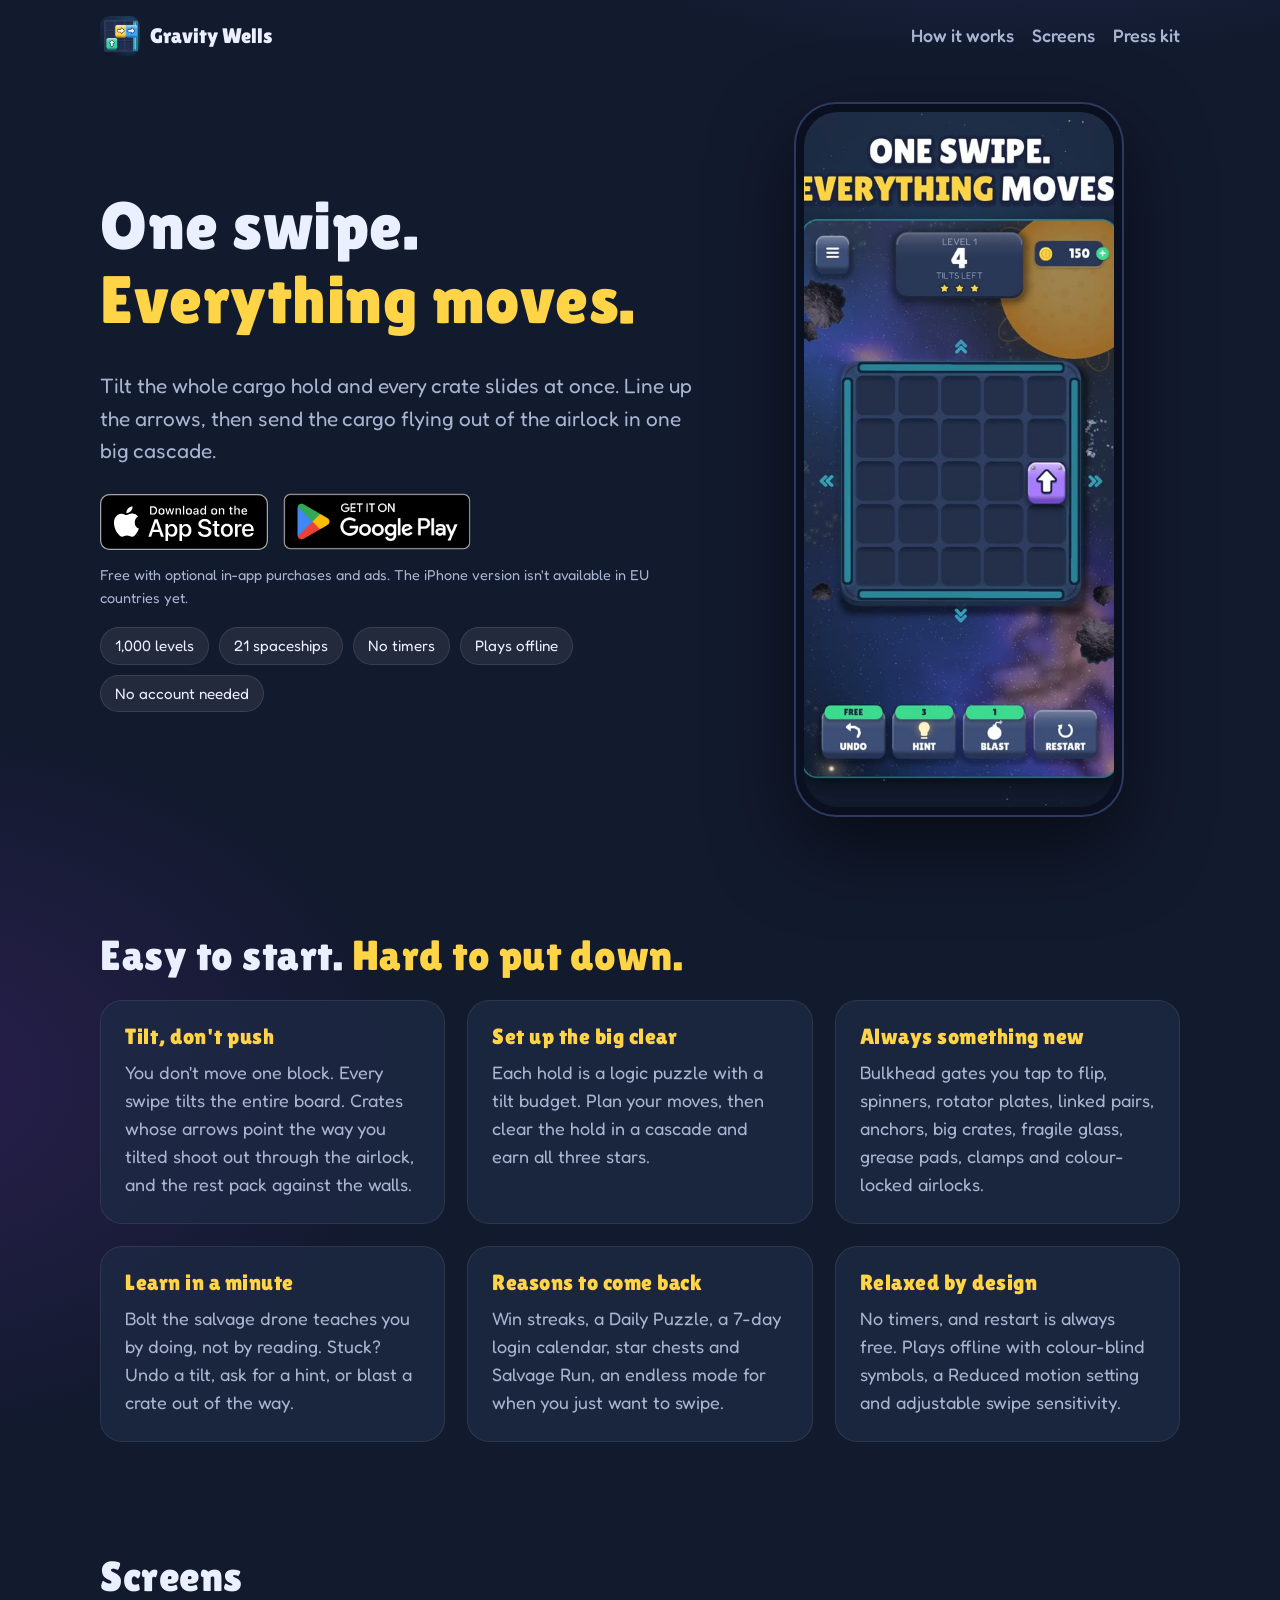
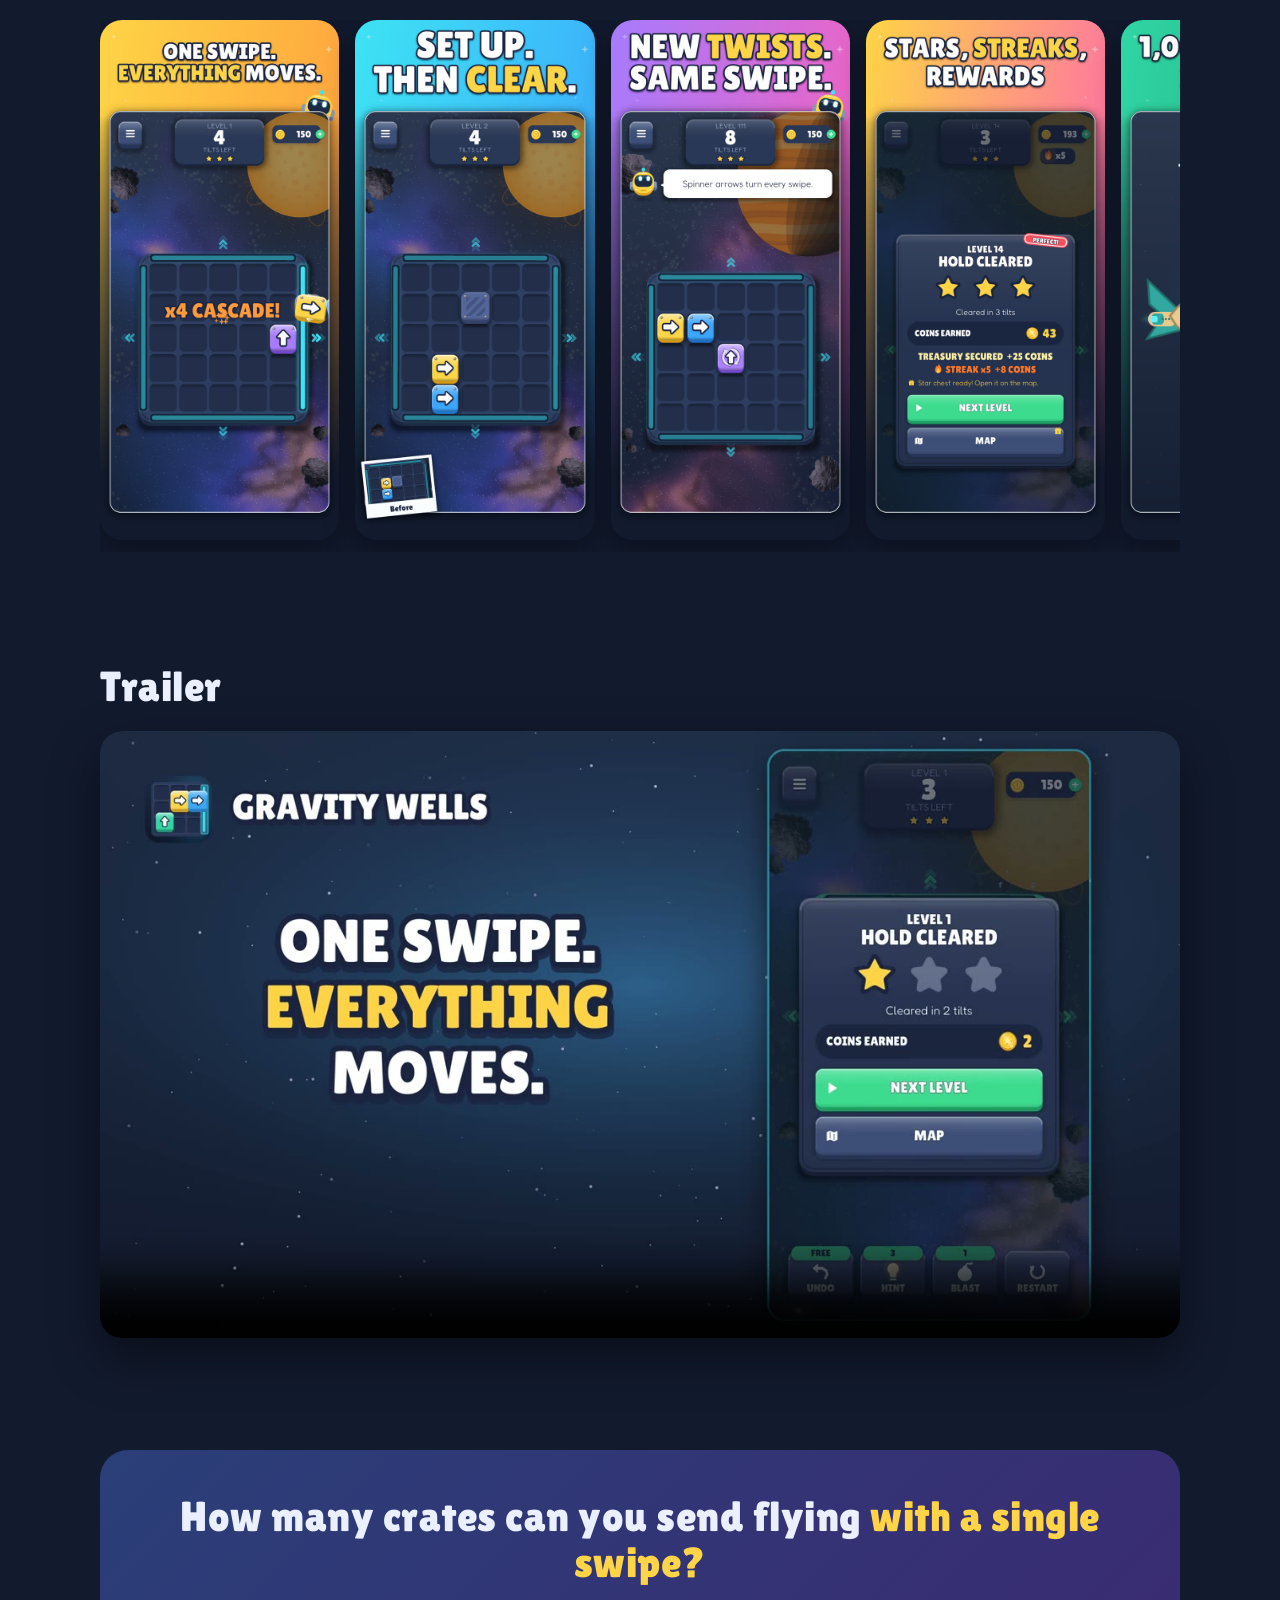
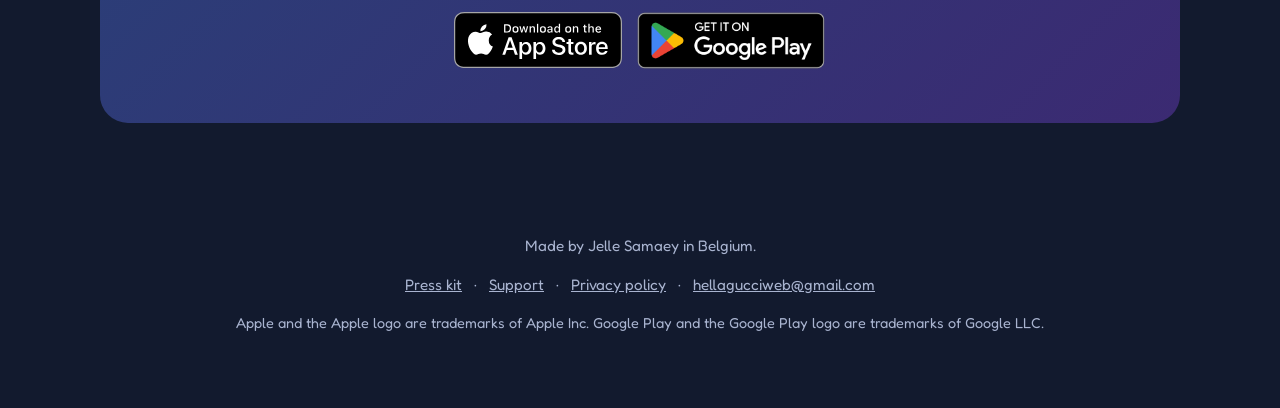
==== gravitywells/index.html @ 5a0e0ece "Add Gravity Wells landing page and press kit" ====
<!doctype html>
<html lang="en">
<head>
<meta charset="utf-8">
<meta name="viewport" content="width=device-width,initial-scale=1">
<title>Gravity Wells: Cargo Puzzle | One swipe. Everything moves.</title>
<meta name="description" content="Gravity Wells is a free tilt puzzle for iPhone and Android. One swipe tilts the whole cargo hold and every crate slides at once. 1,000 levels across 21 derelict spaceships. No timers, plays offline.">
<link rel="canonical" href="https://julliuzsam.github.io/gravitywells/">
<meta name="apple-itunes-app" content="app-id=6829856276">
<meta name="theme-color" content="#121A2E">
<link rel="icon" type="image/png" href="assets/img/favicon-64.png">
<link rel="apple-touch-icon" href="assets/img/apple-touch-icon.png">
<meta property="og:type" content="website">
<meta property="og:site_name" content="Gravity Wells">
<meta property="og:title" content="Gravity Wells: Cargo Puzzle. One swipe. Everything moves.">
<meta property="og:description" content="A free tilt puzzle for iPhone and Android: one swipe tilts the whole hold and every crate slides at once. 1,000 levels, 21 spaceships, no timers, plays offline.">
<meta property="og:url" content="https://julliuzsam.github.io/gravitywells/">
<meta property="og:image" content="https://julliuzsam.github.io/gravitywells/assets/img/og-1200x630.jpg">
<meta property="og:image:width" content="1200">
<meta property="og:image:height" content="630">
<meta property="og:image:alt" content="Gravity Wells: One swipe. Big clear.">
<meta name="twitter:card" content="summary_large_image">
<meta name="twitter:title" content="Gravity Wells: Cargo Puzzle">
<meta name="twitter:description" content="One swipe tilts the whole cargo hold and every crate slides at once. Free on iPhone and Android.">
<meta name="twitter:image" content="https://julliuzsam.github.io/gravitywells/assets/img/og-1200x630.jpg">
<link rel="stylesheet" href="assets/site.css">
<script type="application/ld+json">
{"@context":"https://schema.org","@type":"MobileApplication","name":"Gravity Wells: Cargo Puzzle","operatingSystem":"iOS 15+, Android 7.0+","applicationCategory":"GameApplication","genre":"Puzzle","author":{"@type":"Person","name":"Jelle Samaey"},"offers":{"@type":"Offer","price":"0","priceCurrency":"EUR"},"image":"https://julliuzsam.github.io/gravitywells/assets/img/icon-512.png","url":"https://julliuzsam.github.io/gravitywells/","sameAs":["https://apps.apple.com/app/id6829856276","https://play.google.com/store/apps/details?id=com.julliuz.gravitywells"]}
</script>
</head>
<body>
<header class="top">
  <a class="brand" href="./"><img src="assets/img/icon-512.png" alt="">Gravity Wells</a>
  <nav><a href="#how">How it works</a><a href="#screens">Screens</a><a href="presskit/">Press kit</a></nav>
</header>

<main class="wrap">
  <section class="hero">
    <div>
      <h1>One swipe.<br><span class="gold">Everything moves.</span></h1>
      <p class="lead">Tilt the whole cargo hold and every crate slides at once. Line up the arrows, then send the cargo flying out of the airlock in one big cascade.</p>
      <div class="badges">
        <a href="https://apps.apple.com/app/id6829856276" aria-label="Download on the App Store"><img class="as" src="assets/badges/app-store.svg" alt="Download on the App Store"></a>
        <a href="https://play.google.com/store/apps/details?id=com.julliuz.gravitywells&amp;referrer=utm_source%3Dgravitywells_site%26utm_medium%3Dlanding" aria-label="Get it on Google Play"><img class="gp" src="assets/badges/google-play.png" alt="Get it on Google Play"></a>
      </div>
      <p class="note">Free with optional in-app purchases and ads. The iPhone version isn't available in EU countries yet.</p>
      <ul class="chips"><li>1,000 levels</li><li>21 spaceships</li><li>No timers</li><li>Plays offline</li><li>No account needed</li></ul>
    </div>
    <div class="phone">
      <video src="assets/video/gameplay-vertical.mp4" poster="assets/video/gameplay-vertical-poster.jpg" autoplay muted loop playsinline preload="metadata" aria-label="Gravity Wells gameplay"></video>
    </div>
  </section>

  <section id="how">
    <h2>Easy to start. <span class="gold">Hard to put down.</span></h2>
    <div class="features">
      <div class="card"><h3>Tilt, don't push</h3><p>You don't move one block. Every swipe tilts the entire board. Crates whose arrows point the way you tilted shoot out through the airlock, and the rest pack against the walls.</p></div>
      <div class="card"><h3>Set up the big clear</h3><p>Each hold is a logic puzzle with a tilt budget. Plan your moves, then clear the hold in a cascade and earn all three stars.</p></div>
      <div class="card"><h3>Always something new</h3><p>Bulkhead gates you tap to flip, spinners, rotator plates, linked pairs, anchors, big crates, fragile glass, grease pads, clamps and colour-locked airlocks.</p></div>
      <div class="card"><h3>Learn in a minute</h3><p>Bolt the salvage drone teaches you by doing, not by reading. Stuck? Undo a tilt, ask for a hint, or blast a crate out of the way.</p></div>
      <div class="card"><h3>Reasons to come back</h3><p>Win streaks, a Daily Puzzle, a 7-day login calendar, star chests and Salvage Run, an endless mode for when you just want to swipe.</p></div>
      <div class="card"><h3>Relaxed by design</h3><p>No timers, and restart is always free. Plays offline with colour-blind symbols, a Reduced motion setting and adjustable swipe sensitivity.</p></div>
    </div>
  </section>

  <section id="screens">
    <h2>Screens</h2>
    <div class="shots">
      <img src="assets/shots/shot-1.jpg" alt="One swipe. Everything moves." loading="lazy">
      <img src="assets/shots/shot-2.jpg" alt="Set up. Then clear." loading="lazy">
      <img src="assets/shots/shot-3.jpg" alt="New twists. Same swipe." loading="lazy">
      <img src="assets/shots/shot-4.jpg" alt="Stars, streaks, rewards." loading="lazy">
      <img src="assets/shots/shot-5.jpg" alt="1,000 puzzles. 21 ships." loading="lazy">
      <img src="assets/shots/shot-6.jpg" alt="Your daily brain break." loading="lazy">
      <img src="assets/shots/shot-7.jpg" alt="Endless cargo. Endless choices." loading="lazy">
    </div>
  </section>

  <section id="trailer">
    <h2>Trailer</h2>
    <div class="video16"><video src="assets/video/trailer-720p.mp4" poster="assets/video/trailer-poster.jpg" controls preload="none" playsinline></video></div>
  </section>

  <section>
    <div class="cta">
      <h2>How many crates can you send flying <span class="gold">with a single swipe?</span></h2>
      <div class="badges">
        <a href="https://apps.apple.com/app/id6829856276"><img class="as" src="assets/badges/app-store.svg" alt="Download on the App Store"></a>
        <a href="https://play.google.com/store/apps/details?id=com.julliuz.gravitywells&amp;referrer=utm_source%3Dgravitywells_site%26utm_medium%3Dlanding_footer"><img class="gp" src="assets/badges/google-play.png" alt="Get it on Google Play"></a>
      </div>
    </div>
  </section>
</main>

<footer>
  <p>Made by Jelle Samaey in Belgium.</p>
  <p><a href="presskit/">Press kit</a> · <a href="https://julliuzsam.github.io/gravitywells-legal/support.html">Support</a> · <a href="https://julliuzsam.github.io/gravitywells-legal/">Privacy policy</a> · <a href="mailto:hellagucciweb@gmail.com">hellagucciweb@gmail.com</a></p>
  <p class="note">Apple and the Apple logo are trademarks of Apple Inc. Google Play and the Google Play logo are trademarks of Google LLC.</p>
</footer>
</body>
</html>
---- gravitywells/assets/site.css ----
@font-face{font-family:"Lilita One";src:url(fonts/LilitaOne.ttf) format("truetype");font-display:swap}
@font-face{font-family:"Fredoka";src:url(fonts/Fredoka.ttf) format("truetype");font-weight:300 700;font-display:swap}
:root{--navy:#1E2A44;--deep:#121A2E;--ink:#1B2340;--gold:#FFD447;--cyan:#3FE3F5;--mint:#3EDB8F;--pink:#FF5FB8;--blue:#3DA5FF;--purple:#A77BFF;--orange:#FF7A30;--text:#EAF0FF;--muted:#A9B4D0}
*{box-sizing:border-box}
html{scroll-behavior:smooth}
body{margin:0;font-family:"Fredoka",system-ui,-apple-system,"Segoe UI",sans-serif;font-size:18px;line-height:1.55;color:var(--text);background:radial-gradient(1200px 700px at 80% -10%,#2b3d6b 0%,transparent 60%),radial-gradient(900px 600px at -10% 30%,#2a1f4f 0%,transparent 60%),var(--deep);min-height:100vh}
a{color:var(--cyan)}
h1,h2,h3{font-family:"Lilita One","Fredoka",sans-serif;font-weight:400;letter-spacing:.5px;line-height:1.1;margin:0 0 .5em}
h1{font-size:clamp(2.4rem,6vw,4.2rem)}
h2{font-size:clamp(1.8rem,4vw,2.6rem)}
h3{font-size:1.35rem}
.gold{color:var(--gold)}
.wrap{max-width:1120px;margin:0 auto;padding:0 20px}
header.top{display:flex;align-items:center;justify-content:space-between;padding:16px 20px;max-width:1120px;margin:0 auto}
header.top .brand{display:flex;align-items:center;gap:10px;color:var(--text);text-decoration:none;font-family:"Lilita One";font-size:1.3rem}
header.top .brand img{width:40px;height:40px;border-radius:10px}
header.top nav a{color:var(--muted);text-decoration:none;margin-left:18px;font-weight:500}
header.top nav a:hover{color:var(--text)}
.hero{display:grid;grid-template-columns:1.15fr .85fr;gap:40px;align-items:center;padding:30px 0 60px}
.hero p.lead{font-size:1.3rem;color:var(--muted);max-width:34em}
.badges{display:flex;flex-wrap:wrap;align-items:center;gap:14px;margin:26px 0 10px}
.badges a{display:inline-block;line-height:0}
.badges img.as{height:56px;width:auto}
.badges img.gp{height:83px;width:auto;margin:-13px -12px}
.note{font-size:.9rem;color:var(--muted)}
.phone{justify-self:center;width:min(330px,80vw);aspect-ratio:886/1920;border-radius:42px;padding:10px;background:#0b1020;box-shadow:0 30px 80px rgba(0,0,0,.55),0 0 0 2px #2c3a60 inset}
.phone video{width:100%;height:100%;object-fit:cover;border-radius:34px;display:block;background:#000}
.chips{display:flex;flex-wrap:wrap;gap:10px;margin-top:18px;padding:0;list-style:none}
.chips li{background:rgba(255,255,255,.07);border:1px solid rgba(255,255,255,.1);padding:6px 14px;border-radius:999px;font-size:.95rem}
section{padding:56px 0}
.features{display:grid;grid-template-columns:repeat(3,1fr);gap:22px}
.card{background:rgba(30,42,68,.75);border:1px solid rgba(255,255,255,.08);border-radius:22px;padding:24px}
.card h3{color:var(--gold)}
.card p{margin:0;color:var(--muted)}
.shots{display:flex;gap:16px;overflow-x:auto;scroll-snap-type:x mandatory;padding-bottom:12px}
.shots img{height:520px;width:auto;border-radius:22px;scroll-snap-align:start;flex:0 0 auto;box-shadow:0 12px 30px rgba(0,0,0,.35)}
.video16{position:relative;border-radius:22px;overflow:hidden;box-shadow:0 20px 50px rgba(0,0,0,.45)}
.video16 video{width:100%;display:block;background:#000}
.cta{text-align:center;background:linear-gradient(135deg,#2a3f78,#3b2a72);border-radius:28px;padding:44px 20px}
.cta .badges{justify-content:center}
footer{padding:40px 20px 60px;text-align:center;color:var(--muted);font-size:.95rem}
footer a{color:var(--muted);margin:0 8px}
table.facts{width:100%;border-collapse:collapse}
table.facts th,table.facts td{text-align:left;vertical-align:top;padding:10px 12px;border-bottom:1px solid rgba(255,255,255,.08)}
table.facts th{color:var(--gold);font-weight:600;width:34%}
.grid2{display:grid;grid-template-columns:1fr 1fr;gap:28px}
.dl{display:inline-block;background:var(--gold);color:var(--ink);font-weight:700;text-decoration:none;padding:12px 22px;border-radius:14px;margin:6px 8px 6px 0}
.dl.alt{background:rgba(255,255,255,.1);color:var(--text)}
.thumbs{display:grid;grid-template-columns:repeat(auto-fill,minmax(140px,1fr));gap:12px}
.thumbs a img{width:100%;border-radius:14px;display:block}
.logos{display:flex;flex-wrap:wrap;gap:16px;align-items:center}
.logos a{background:rgba(255,255,255,.06);border-radius:16px;padding:14px;display:flex;align-items:center;justify-content:center}
.logos img{max-height:110px;max-width:260px}
blockquote{margin:0;padding:16px 20px;border-left:4px solid var(--gold);background:rgba(255,255,255,.04);border-radius:0 14px 14px 0}
.desc p{color:var(--text)}
@media (max-width:860px){.hero{grid-template-columns:1fr;text-align:center}.hero p.lead{margin:0 auto}.badges,.chips{justify-content:center}.features,.grid2{grid-template-columns:1fr}.shots img{height:420px}header.top nav a{margin-left:12px;font-size:.95rem}}
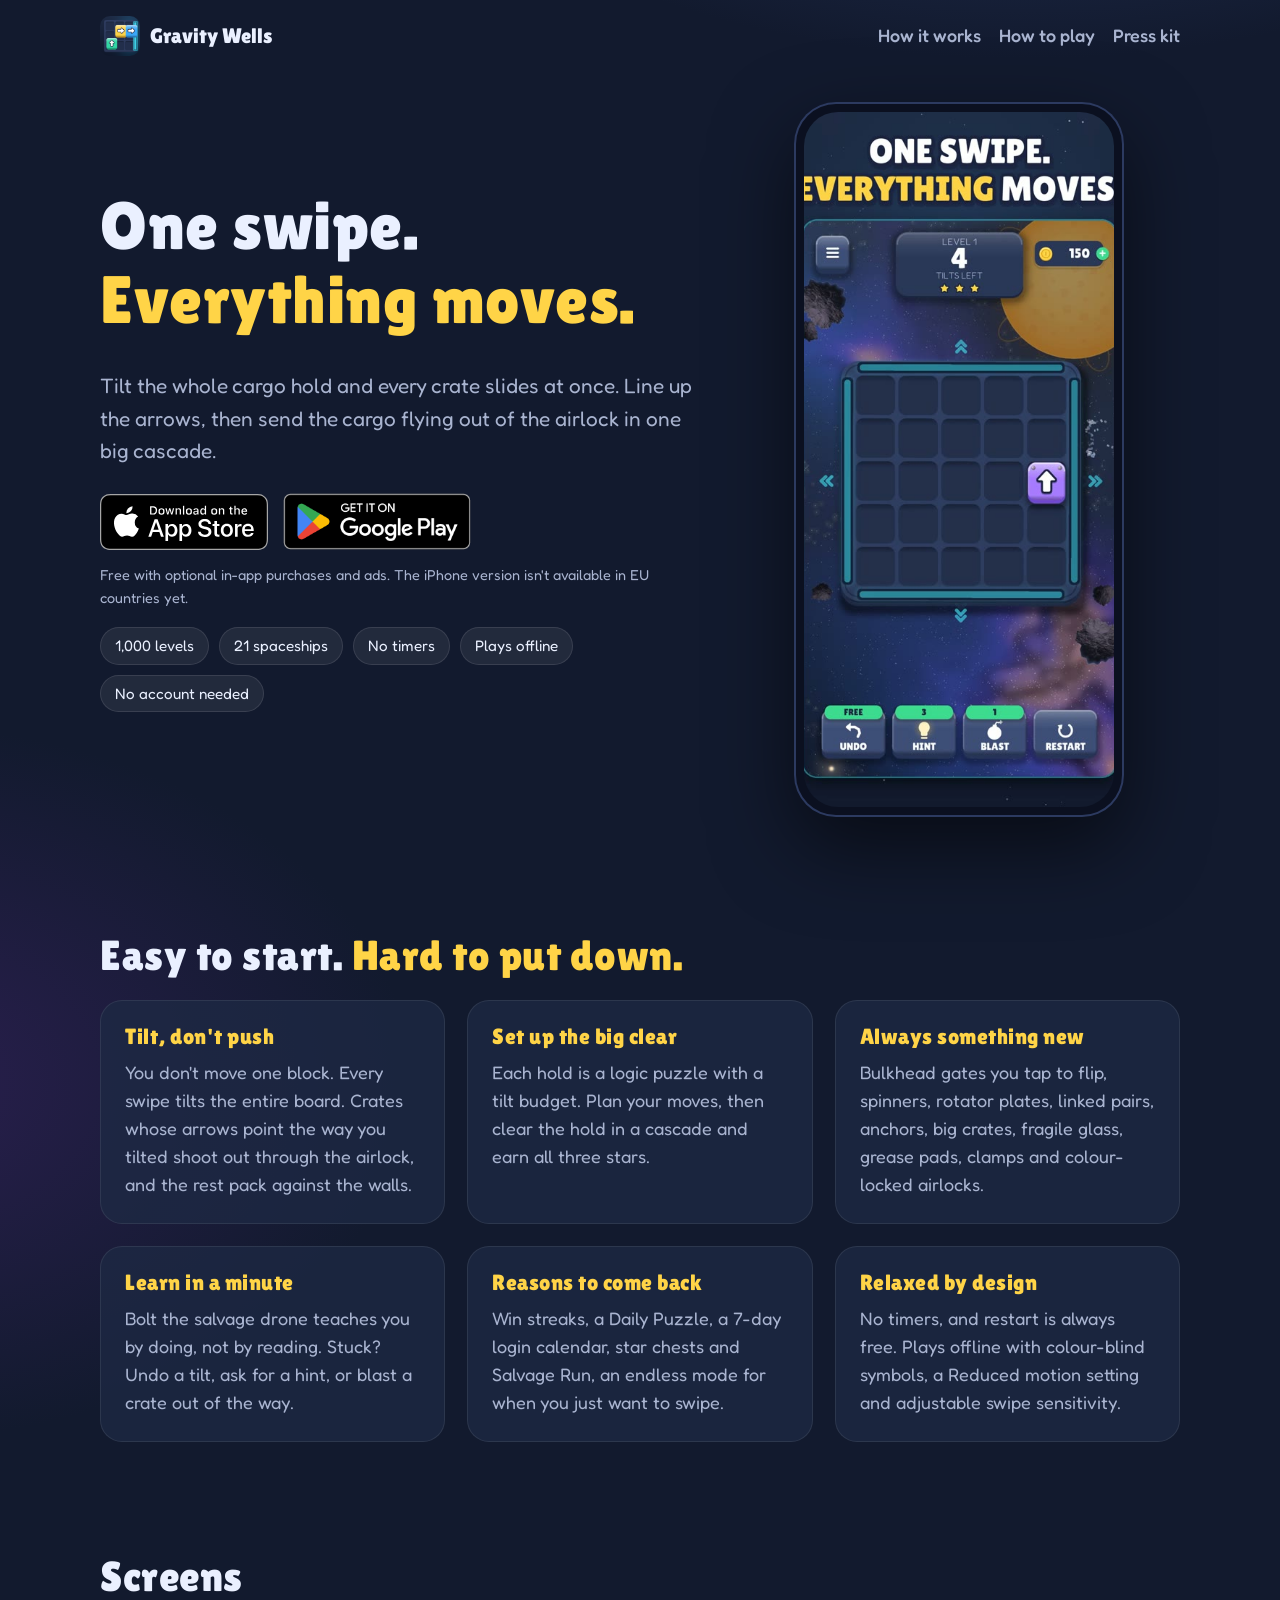
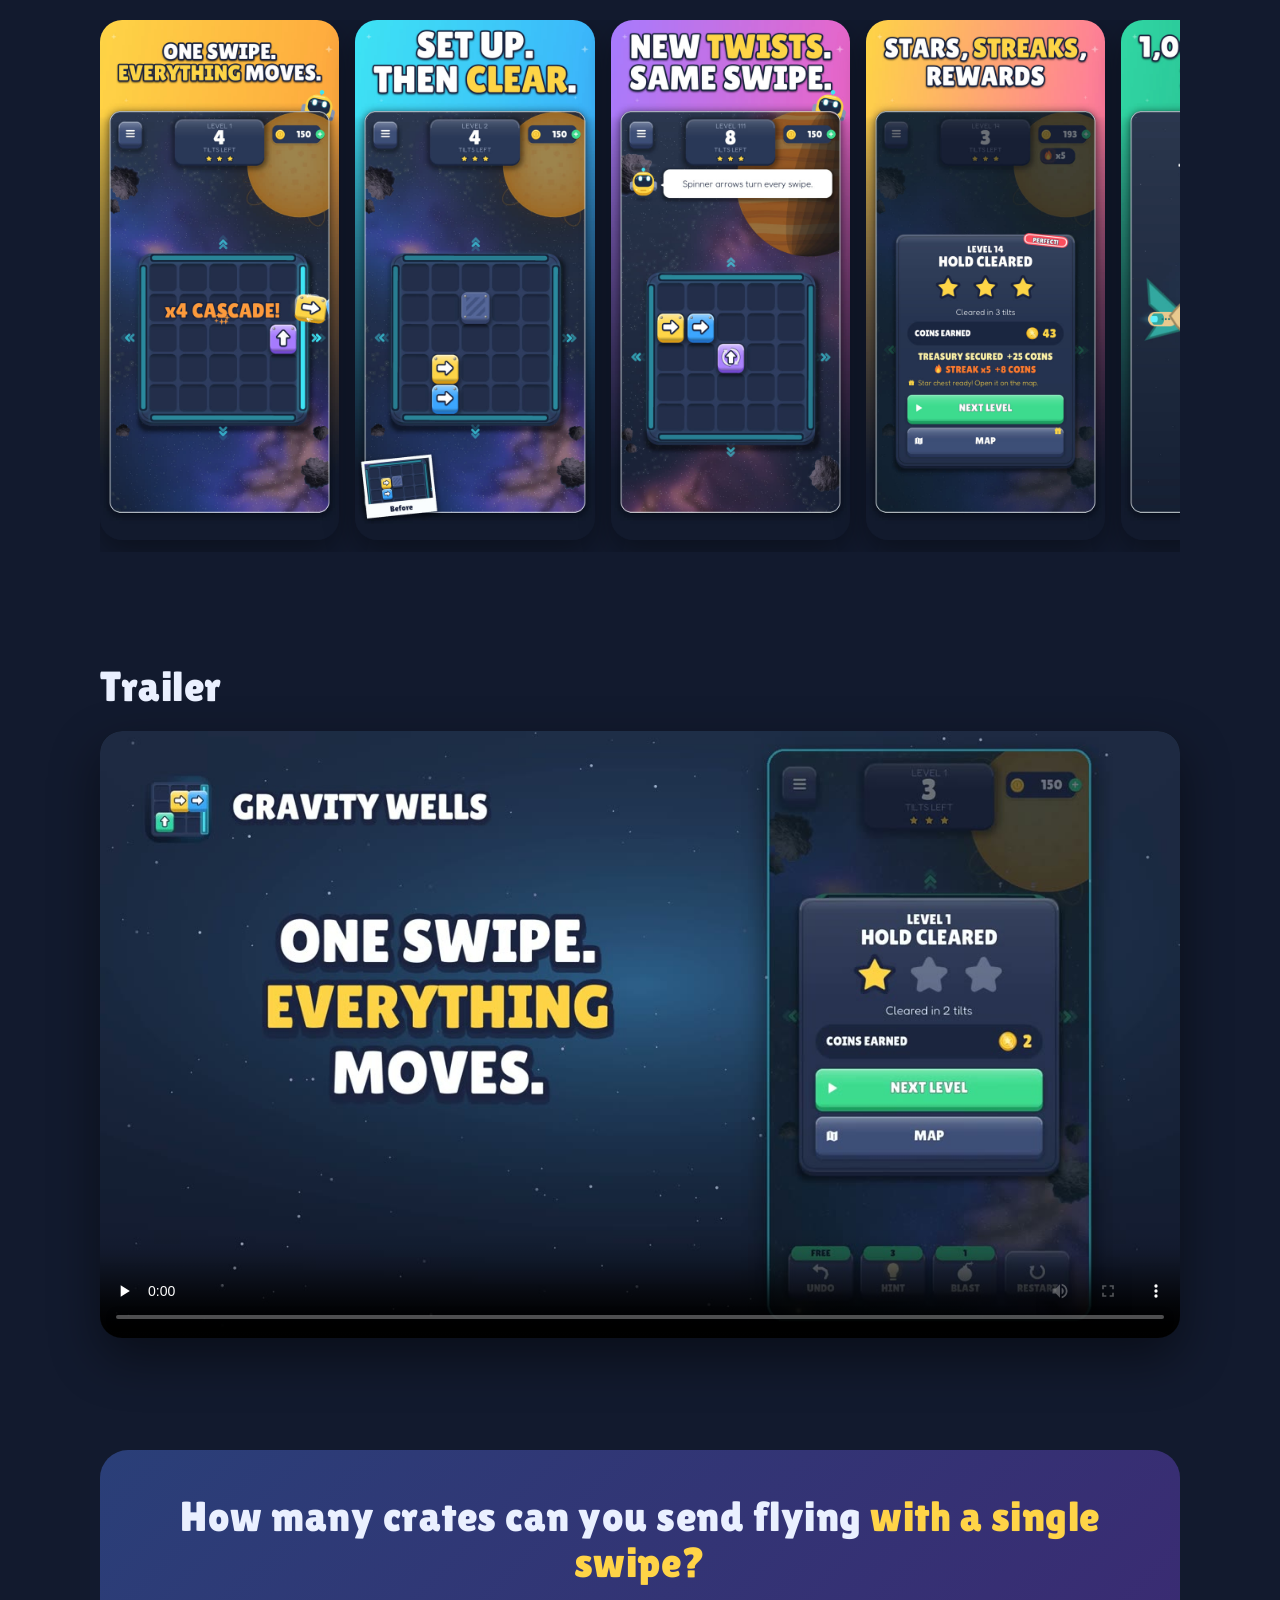
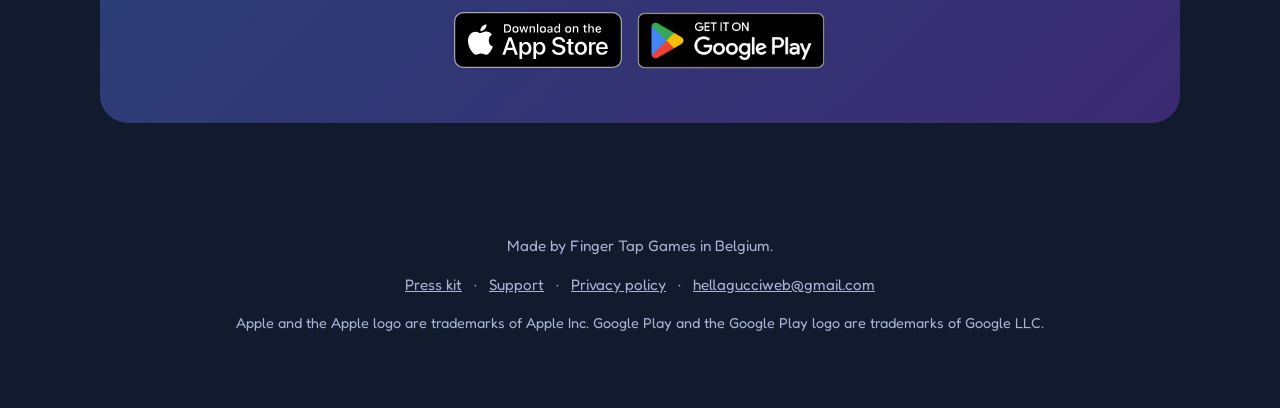
==== commit 9b6c1e33: "Site: studio name only, How to play guide with FAQ, QR codes in press kit, sitemap and robots" ====
--- a/gravitywells/index.html
+++ b/gravitywells/index.html
@@ -25,13 +25,13 @@
 <meta name="twitter:image" content="https://julliuzsam.github.io/gravitywells/assets/img/og-1200x630.jpg">
 <link rel="stylesheet" href="assets/site.css">
 <script type="application/ld+json">
-{"@context":"https://schema.org","@type":"MobileApplication","name":"Gravity Wells: Cargo Puzzle","operatingSystem":"iOS 15+, Android 7.0+","applicationCategory":"GameApplication","genre":"Puzzle","author":{"@type":"Person","name":"Jelle Samaey"},"offers":{"@type":"Offer","price":"0","priceCurrency":"EUR"},"image":"https://julliuzsam.github.io/gravitywells/assets/img/icon-512.png","url":"https://julliuzsam.github.io/gravitywells/","sameAs":["https://apps.apple.com/app/id6829856276","https://play.google.com/store/apps/details?id=com.julliuz.gravitywells"]}
+{"@context":"https://schema.org","@type":"MobileApplication","name":"Gravity Wells: Cargo Puzzle","operatingSystem":"iOS 15+, Android 7.0+","applicationCategory":"GameApplication","genre":"Puzzle","author":{"@type":"Organization","name":"Finger Tap Games"},"publisher":{"@type":"Organization","name":"Finger Tap Games"},"offers":{"@type":"Offer","price":"0","priceCurrency":"EUR"},"image":"https://julliuzsam.github.io/gravitywells/assets/img/icon-512.png","url":"https://julliuzsam.github.io/gravitywells/","sameAs":["https://apps.apple.com/app/id6829856276","https://play.google.com/store/apps/details?id=com.julliuz.gravitywells"]}
 </script>
 </head>
 <body>
 <header class="top">
   <a class="brand" href="./"><img src="assets/img/icon-512.png" alt="">Gravity Wells</a>
-  <nav><a href="#how">How it works</a><a href="#screens">Screens</a><a href="presskit/">Press kit</a></nav>
+  <nav><a href="#how">How it works</a><a href="guide/">How to play</a><a href="presskit/">Press kit</a></nav>
 </header>
 
 <main class="wrap">
@@ -93,7 +93,7 @@
 </main>
 
 <footer>
-  <p>Made by Jelle Samaey in Belgium.</p>
+  <p>Made by Finger Tap Games in Belgium.</p>
   <p><a href="presskit/">Press kit</a> · <a href="https://julliuzsam.github.io/gravitywells-legal/support.html">Support</a> · <a href="https://julliuzsam.github.io/gravitywells-legal/">Privacy policy</a> · <a href="mailto:hellagucciweb@gmail.com">hellagucciweb@gmail.com</a></p>
   <p class="note">Apple and the Apple logo are trademarks of Apple Inc. Google Play and the Google Play logo are trademarks of Google LLC.</p>
 </footer>
--- a/gravitywells/assets/site.css
+++ b/gravitywells/assets/site.css
@@ -54,3 +54,4 @@
 blockquote{margin:0;padding:16px 20px;border-left:4px solid var(--gold);background:rgba(255,255,255,.04);border-radius:0 14px 14px 0}
 .desc p{color:var(--text)}
 @media (max-width:860px){.hero{grid-template-columns:1fr;text-align:center}.hero p.lead{margin:0 auto}.badges,.chips{justify-content:center}.features,.grid2{grid-template-columns:1fr}.shots img{height:420px}header.top nav a{margin-left:12px;font-size:.95rem}}
+@media (max-width:520px){header.top nav a:not(:last-child){display:none}}
